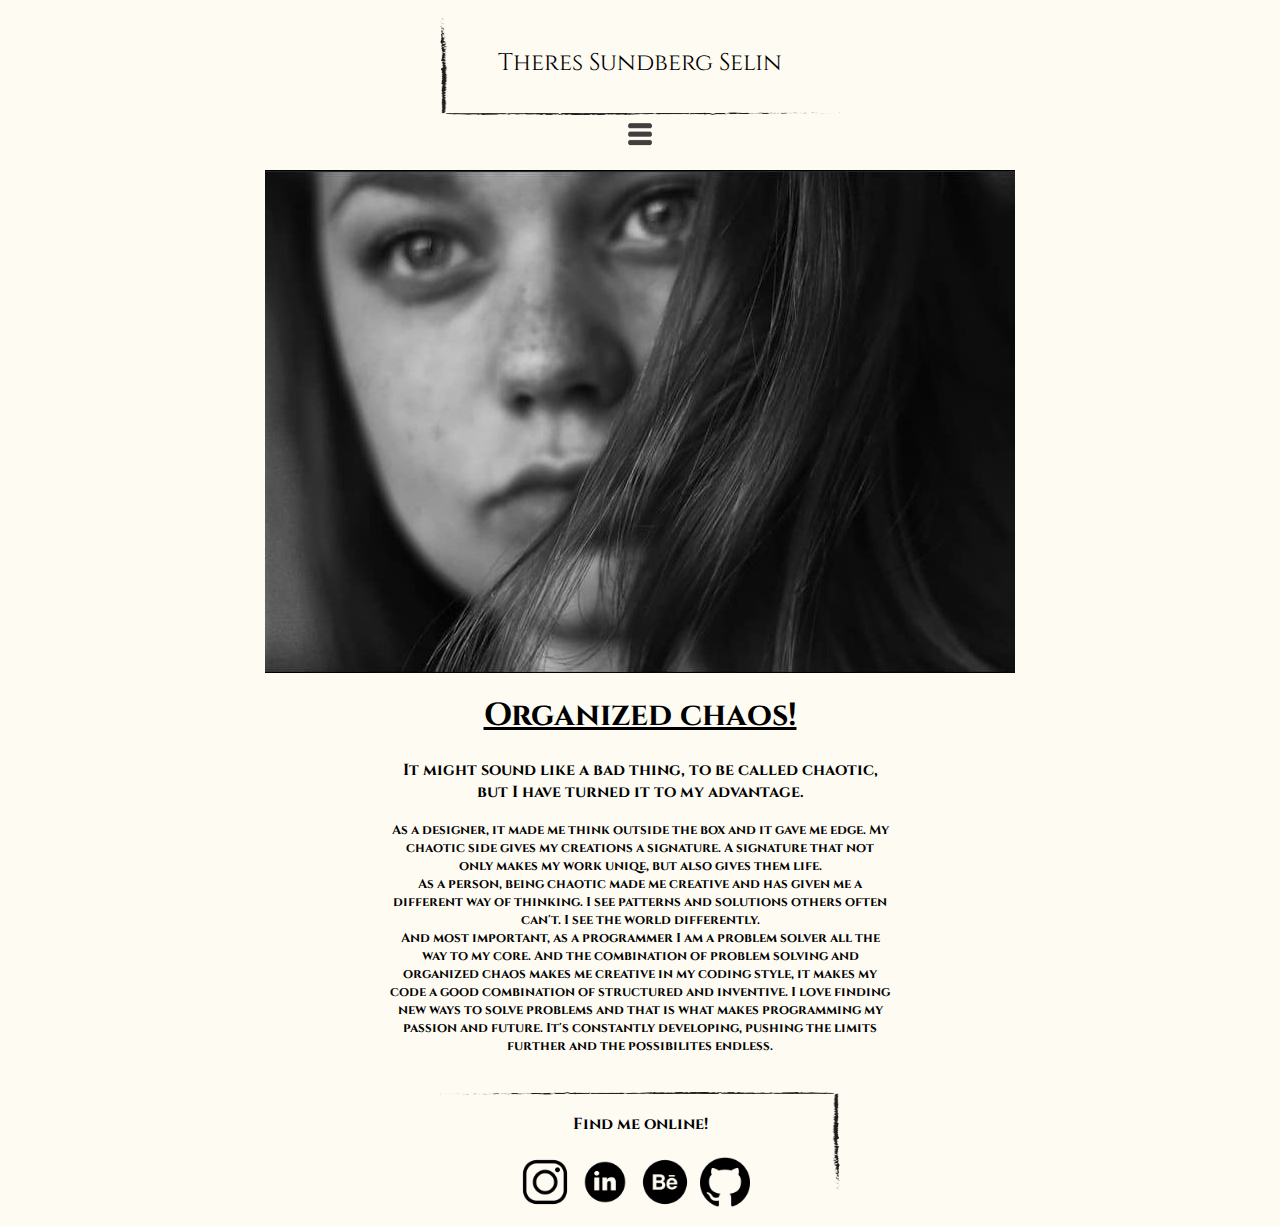
==== about.html @ 63ad1ced "Image editing, new contact form and small fixes" ====
<!DOCTYPE html>
<html lang="en">
<head>
    <meta charset="UTF-8">
    <meta name="viewport" content="width=device-width, initial-scale=1.0">
    <title>Theres Sundberg Selin</title>
    <link rel="Stylesheet" type="text/css" href="mystyle.css">
    <link rel="preconnect" href="https://fonts.googleapis.com">
    <link rel="preconnect" href="https://fonts.gstatic.com" crossorigin>
</head>
<body id="aboutPage">
    <header>
        <div class="image-container">
            <img src="photos/linesLeft.png" alt="lines"style="width:400px;height:100px;">
            <a href="index.html"><div class="overlay-text">Theres Sundberg Selin</div></a>
        </div>
        <div class="dropdown">
            <img src="photos/menulines.png" alt="3 lines" style="width: 40px; height: 40px;";>
            <div class="dropdown-content">

        <link href="https://fonts.googleapis.com/css2?family=Cinzel:wght@500&display=swap" rel="stylesheet">

        <nav>
            <ul>
                <li></li><a href="about.html" class="active" >About me</a>
                <li><a href="resume.html" >Resume</a></li>
                <li><a href="portfolio.html" >Portfolio</a></li>
                <li><a href="contact.html" >Contact me</a></li>
    </ul>
    <script src="popup.js"></script>
</nav>
    </header>    
    <main>
</nav>
<div class="image-container">
    <img src="photos/tess.jpeg" alt="Self portrait of me, black and white"style="width:100%;height:100%;">
    <!-- <img src="photos/tess.jpeg" alt="Self portrait of me, black and white"style="width:100%;height:100%;">
    <img src="photos/tess.jpeg" alt="Self portrait of me, black and white"style="width:100%;height:100%;">
    <img src="photos/tess.jpeg" alt="Self portrait of me, black and white"style="width:100%;height:100%;">
    <img src="photos/tess.jpeg" alt="Self portrait of me, black and white"style="width:100%;height:100%;">
    <img src="photos/tess.jpeg" alt="Self portrait of me, black and white"style="width:100%;height:100%;"> -->
</div>

<div class="presentation">
<h1>Organized chaos!</h1>
<h3>
It might sound like a bad thing, to be called chaotic, but I have turned it 
to my advantage.</h3> <br class="presentation-break">
<h5>
As a designer, it made me think outside the box and it gave me edge. My chaotic
side gives my creations a signature. A signature that not only 
makes my work uniqe, but also gives them life. <br class="presentation-break">

As a person, being chaotic made 
me creative and has given me a different way of thinking. 
I see patterns and solutions others often can't. I see the world differently. 
<br class="presentation-break">
And most important, as a programmer I am a problem solver all the way to my core. 
And the combination of problem solving and organized chaos makes me creative 
in my coding style, it makes my code a good combination of structured and 
inventive. I love finding new ways to solve problems and that is what makes 
programming my passion and future. It's constantly developing, pushing the 
limits further and the possibilites endless. 


<!-- I've always been a creative person, someone who's not afraid to get my hands 
dirty if it means a project get done or I get to try something new. I've tried 
everything from painting to clay, foam-models and 3d-modelling. Nothing too
small or too big for me to at least give it a try. <br> -->


</div>




</h5>


</main>
<footer>
    <div class="image-container-footer">
        <img src="photos/linesLeft.png" alt="lines"style="width:400px;height:100px;">        </div>
    <div class="h4footer">
        <h4>Find me online!</h4>
    </div>

    <div class="linksfooter">
        <a href="https://www.instagram.com/kaotiskkreativitet?igsh=cDZqMWQzOW1waWY1&utm_source=qr">
            <img src="photos/instalogo.png" alt="instagram logo" style="width:50px; height:50px;">
        </a>
        <a href="https://linkedin.com/theressundbergselin">
            <img src="photos/linkedinlogo.png" alt="linkedin logo" style="width:50px; height:50px;">
        </a>
        <a href="https://www.behance.net/theressundberg/">
            <img src="photos/behancelogo.png" alt="behance logo" style="width:50px; height:50px;">
        </a>
        <a href="https://github.com/tussakin">
            <img src="photos/githubLogo.png" alt="Github logo" style="width:50px; height:50px;">
        </a>
    </div>
</footer>


</body>
</html>
---- mystyle.css ----
header {
    font-family: 'Cinzel', serif;
    background-color: #fefbf3;
    /* background: linear-gradient(to bottom, #d8d0bb, #fefbf3);     */
    color: #000000;
    text-align: center;
    padding: 10px;
    height: 150px;
    display: flex;
    flex-direction: column;
    align-items: center;
    justify-content: center;
    border:none;
    width: 100%;

}

.dropdown {
    display:flex;
    flex-direction: column;
    align-items: center;
    justify-content: center;
    width: 100%;
    position: relative;
  }

  
  .dropdown-content {
    display: none;
    top: 100%;
    position: absolute;
    background-color: #fefbf3;
    width: 100%;
    padding: 12px 16px;
    z-index: 1;
    padding-top: -100px;
  }
  
  .dropdown:hover .dropdown-content {
    display: flex;
    position: absolute;
    height: 100%;
    width: 100%;
    color: black;
    align-items: center; 
    justify-content: center;
    height: 100px;
    width: 100%;
    transition: padding-top 1s ease;
  }

  .image-container-header:hover .dropdown-content {
    display: block;
}


body {
    font-family: 'Cinzel', serif;
    margin: 0;
    background-color: #fefbf3;
    display: flex;
    flex-direction: column;
    align-items: center;
    z-index: 0;
    max-height: 100%;
    justify-content: center; 
    transition: opacity 1s linear; 
    min-height: 100vh;
    }


main {
    display: flex;
    align-items: center;
    justify-content: center;
    flex-direction: column;
    text-align: center;
}

p{
    font-size:  medium;
}

h1{
    text-decoration: underline;
}

h3{
    max-width: 400px;
    font-size: medium;

    max-width: 500px;
    align-items: center;
    justify-content: center;
    text-align: center;
}

h4{
    max-width: 500px;
}

h5{
    font-size: small;
    max-width: 500px;
    display: flex;
    flex-direction: column;
    display: flex;
    align-items: center;
    justify-content: center;
    margin-top: -20px;
}

h6{
    max-width: 500px;
    display: flex;
    flex-direction: column;
    display: flex;
    align-items: center;
    justify-content: center;
    margin-top: -20px;
}



.presentation{
    max-width: 500px;
    align-items: center;
    justify-content: center;
    text-align: center;
}


img {
    display: flex;
    width: 60%;
    margin: auto;
    display:flex;
    align-items: center;
    justify-content: center;
  }


  a:active {
    background-color: #e8e3d7;
  }


.image-container{
    max-width: 100%;
    height: auto;
    margin: 0 auto; 
    display: flex;
    flex-direction: column;

}

.image-container-header{
    max-width: 100%;
    height: auto;
    margin: auto; 
    display: flex;
    flex-direction: column;

}
.image-container-header img{
    max-width: 90%;
    min-width: none;
    margin: auto; 
    display: flex;
    flex-direction: column;

}

.image-container img{
    display:flex;
    position: center;
    top: 50%;
    left: 50%;
    width: 50%;
    height: auto;
    margin:0px;

}
.overlay-text{
    position: absolute;
    top:7%;
    left: 50%;
    transform: translate(-50%, -50%);
    color: black;
    padding: 10px 20px;
    font-size: 150%;
    text-align: center;
}



/* Resume page */
.resume{
display:flex;
grid-template-columns: repeat(2, 1);
gap:50px;
padding-right: 20px;
padding-left: 20px;
max-width: 800px;
min-width: none;
}


@media screen and (max-height:500px)
{
    .resume{
    max-width: 500px;
    gap:15px;
}
}

.education{
max-width: 200px;
min-width: none;
}

.work{
    max-width: 200px;
    min-width: none;
}

.lifeandeducation{
    text-decoration: underline;
}



/* Portfolio page */

.portfolio-intro{
    max-width: 300px;
}

.columns {
    display: flex;
    flex-wrap: wrap;
    justify-content: center;
  }
  
  .pair {
    display: flex;
    width: 100%;
    max-width: 1000px;
  }
  .pair p{
    justify-content: center; 
    align-items: center; 
    text-align: center;
    border-bottom: 1px solid #000000;
    width: 200px; 

  }
  
  .pair p,
  .pair .thumbnail {
    flex: 1;
    margin: 0;
    text-align: center;
  }
  
  .columns .pair:nth-child(even) {
    justify-content: center; 
    align-items: center; 
    text-align: center;
  }  

  .columns .pair:nth-child(odd) {
    flex-direction: row-reverse;
    justify-content: center; 
    align-items: center; 
    text-align: center;
  }
  

  @media screen and (max-width: 700px) {
  .pair{
    flex-direction: column;
    text-align: center;
    justify-content: center; 

  }
  
  .columns .pair{
    flex-direction: column;
    text-align: center;
    justify-content: center;   }

    .columns .pair:nth-child(odd) {
    flex-direction: column;
    text-align: center;
    justify-content: center;   }

    .columns .pair:nth-child(odd) {
    flex-direction: column;
    text-align: center;
    justify-content: center;   }

}

.thumbnail img:hover{
    cursor:pointer;
}

.thumbnail {
    display: flex;
    height: 100%;
    flex: 1; 
    margin: 0;
    text-align: center;
} 

.thumbnail img{
    width: 70%;
    height: auto;
}


.popup {
    display: none;
    position: fixed;
    top: 0;
    left: 0;
    width: 100%;
    height: 100%;
    background: rgba(0, 0, 0, 0.7);
    justify-content: center;
    align-items: center;
    overflow-y: auto;
    z-index: 1;

}

.popup-content {
    display:block;
    justify-content: center;
    /* align-items: flex-start;  */
    height: 100%;
    width: 100%;
    overflow: auto;
    overflow-y: overlay-scroll;
}

.popup-text {
    background-color: #fefbf3;
    max-width: 30%; 
    font-size: small;
    height: auto;
    display: flex;
    flex-direction: column;
    align-items: center;
    text-align: center;
    padding: 20px; 
    margin: 0 auto; 
    
}

.popup img {
    max-width: 35%;
    height: auto;    
    display: flex;
    flex-direction: column;
    justify-content: center;
    align-items: center;

}


.popup-toggle {
    display: none;
    flex-direction: column;

}
.close-button {
    position: fixed;
    top: 15px;
    right: 15px;
    color: #fff;
    font-size: 25px;
}




section {
    background-color: #fefbf3;
    margin: 20px;
    padding: 20px;
    border-radius: 5px;
    box-shadow: 0 0 10px rgba(0, 0, 0, 0.1);
}

/* Contact me page */


.wrapper {
    flex: 1; 
    display: flex;
    flex-direction: column;
    max-width: 100%;
}
/* 
.contact {
    display: flex;
    justify-content: center;
    align-items: center;
    height: 200px; 
    
} */

/* .contactme textarea {
    padding: 8px;
    margin-bottom: 10px;
    height: 200px; 
    width: 150px;
} */
/* input{
    border-color: rgb(201, 201, 201);
    background-color: #f5f0e2 ;
    width: 100px;
    height: 500px;
} */

/* .contactme label{
display: block;
} */

nav ul {
    list-style-type: none;
    padding: 0;
    margin: 0;
}

.skills ul {
    list-style-type: none;
    padding: 0;
}

.skills li {
    display: inline-block;
    margin: 5px;
    padding: 8px;
    background-color: #333;
    color: #fff;
    border-radius: 3px;
}

a{
    color: #000000;
    text-decoration: none;
}

  main {
    flex: 1; 
}


.contactme label {
    display: block;
    margin-bottom: 5px;
}


.contactme input[type="text"],
.contactme input[type="email"],
.contactme input[type="phone"],
.contactme textarea {
    min-width: 200px;
    min-height: 50px;
    width: 100%;
    padding: 8px; 
    margin-bottom: 15px; 
    border: none;
    border-bottom: 1px solid #000000; 
    background-color: #fefbf3;
    box-sizing: border-box;
}

.contactme input[type="submit"] {
    background-color: #000000; 
    color: #fefbf3;
    padding: 10px 15px;
    border: none;
    border-radius: 4px;
    cursor: pointer;
    justify-content: center;
    align-items: center;

}



/* Footer */


  footer {
    font-family: 'Cinzel', serif;
    background-color: #fefbf3;
    height: 150px;
    display: flex;
    flex-direction: column;
    align-items: center;
    justify-content: flex-end;
    z-index: 0;
    position:relative;
    bottom: 0;
}



.h4footer {
    font-family: 'Cinzel', serif;
    color: #000000;
    text-align: center;
    font-size: 100%;
    display: grid;
    flex-direction: column;
    align-items: center;
    
}

.linksfooter{
    display: flex;
    justify-content: center; 
    z-index: 1;

}

.linksfooter a{
    margin-right: 10px;
    justify-content: center;
    align-items: center;
    z-index: 1;
    margin-block-end: 20px;

}

.image-container-footer-text{
    font-family: 'Cinzel', serif;
    position: absolute;
    top: 90%;
    left: 50%;
    color: black;
    padding: 10px 20px;
    font-size: 10px;
    text-align:center;
    display: flex;
    justify-content: center;
}

.image-container-footer{
    transform: rotate(180deg);
    max-width: 100%;
    max-width: 400px;
    margin: auto; 
    display: flex;
    flex-direction: column;
    position: relative;
    margin-bottom: -100px;
} 

nav ul {
    list-style-type: none;
    padding: 0;
    margin: 0;
    display: flex;
    justify-content: center;
}

nav li {
    display: inline-block;
    margin: 0 10px;
}

nav a {
    color: #000000;
    text-decoration: none;
    position: relative;
}

nav a.active::after {
    content: '';
    display: block;
    position: absolute;
    bottom: -5px;
    left: 0;
    width: 100%;
    height: 2px;
    background-color: #000000; 
}
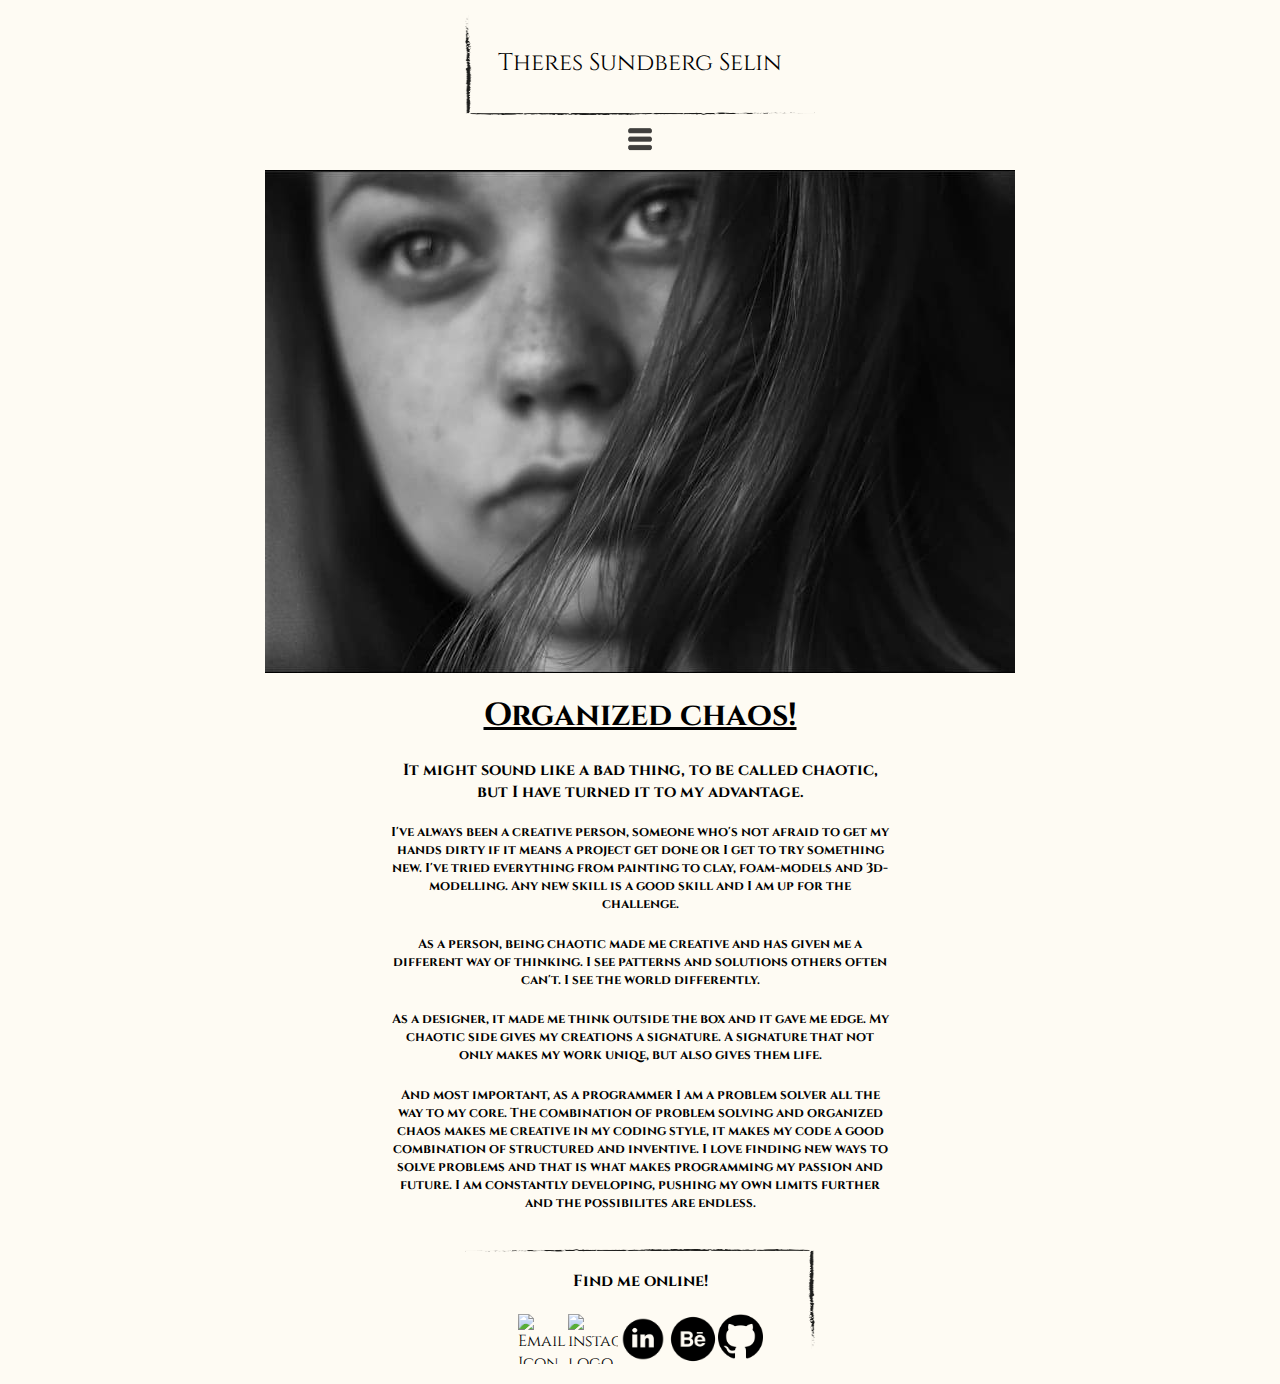
==== commit e5c0d34d: "A few comments and small changes" ====
--- a/about.html
+++ b/about.html
@@ -9,85 +9,85 @@
     <link rel="preconnect" href="https://fonts.gstatic.com" crossorigin>
 </head>
 <body id="aboutPage">
+    <!-- Header with images and text, a dropdown menu and an overlay text. -->
     <header>
-        <div class="image-container">
-            <img src="photos/linesLeft.png" alt="lines"style="width:400px;height:100px;">
+        <div class="image-container-header">
+            <img src="photos/linesLeft.png" alt="lines"style="width:350px;height:100px;">
             <a href="index.html"><div class="overlay-text">Theres Sundberg Selin</div></a>
         </div>
         <div class="dropdown">
             <img src="photos/menulines.png" alt="3 lines" style="width: 40px; height: 40px;";>
             <div class="dropdown-content">
 
+                <!-- google font that is linked -->
         <link href="https://fonts.googleapis.com/css2?family=Cinzel:wght@500&display=swap" rel="stylesheet">
 
-        <nav>
+        <!-- The dropdown menu, that will show and redirect you to the other pages of the website.
+        It has a tag on the current page showing the user what page they are on right now. -->
+        <nav class="menuhover">
             <ul>
-                <li></li><a href="about.html" class="active" >About me</a>
+                <li><a href="index.html" >Home</a></li>
+                <li><a href="about.html" class="active" >About me</a></li>
                 <li><a href="resume.html" >Resume</a></li>
                 <li><a href="portfolio.html" >Portfolio</a></li>
                 <li><a href="contact.html" >Contact me</a></li>
     </ul>
-    <script src="popup.js"></script>
 </nav>
     </header>    
+    <!-- Manin class, where the actual body is -->
     <main>
 </nav>
 <div class="image-container">
     <img src="photos/tess.jpeg" alt="Self portrait of me, black and white"style="width:100%;height:100%;">
-    <!-- <img src="photos/tess.jpeg" alt="Self portrait of me, black and white"style="width:100%;height:100%;">
-    <img src="photos/tess.jpeg" alt="Self portrait of me, black and white"style="width:100%;height:100%;">
-    <img src="photos/tess.jpeg" alt="Self portrait of me, black and white"style="width:100%;height:100%;">
-    <img src="photos/tess.jpeg" alt="Self portrait of me, black and white"style="width:100%;height:100%;">
-    <img src="photos/tess.jpeg" alt="Self portrait of me, black and white"style="width:100%;height:100%;"> -->
 </div>
 
 <div class="presentation">
 <h1>Organized chaos!</h1>
 <h3>
 It might sound like a bad thing, to be called chaotic, but I have turned it 
-to my advantage.</h3> <br class="presentation-break">
+to my advantage.</h3> 
+<h5>
+    I've always been a creative person, someone who's not afraid to get my hands 
+    dirty if it means a project get done or I get to try something new. I've tried 
+    everything from painting to clay, foam-models and 3d-modelling. Any new skill is 
+    a good skill and I am up for the challenge. 
+    </h5>
+<h5>
+    As a person, being chaotic made 
+    me creative and has given me a different way of thinking. 
+    I see patterns and solutions others often can't. I see the world differently. 
+    </h5>
 <h5>
 As a designer, it made me think outside the box and it gave me edge. My chaotic
 side gives my creations a signature. A signature that not only 
-makes my work uniqe, but also gives them life. <br class="presentation-break">
+makes my work uniqe, but also gives them life. 
+</h5>
 
-As a person, being chaotic made 
-me creative and has given me a different way of thinking. 
-I see patterns and solutions others often can't. I see the world differently. 
-<br class="presentation-break">
+<h5>
 And most important, as a programmer I am a problem solver all the way to my core. 
-And the combination of problem solving and organized chaos makes me creative 
+The combination of problem solving and organized chaos makes me creative 
 in my coding style, it makes my code a good combination of structured and 
 inventive. I love finding new ways to solve problems and that is what makes 
-programming my passion and future. It's constantly developing, pushing the 
-limits further and the possibilites endless. 
+programming my passion and future. I am constantly developing, pushing my own 
+limits further and the possibilites are endless. 
+</h5>
+</div>
+</main>
 
+<!-- The footer, contains image, text and logos that lead to my profiles -->
 
-<!-- I've always been a creative person, someone who's not afraid to get my hands 
-dirty if it means a project get done or I get to try something new. I've tried 
-everything from painting to clay, foam-models and 3d-modelling. Nothing too
-small or too big for me to at least give it a try. <br> -->
-
-
-</div>
-
-
-
-
-</h5>
-
-
-</main>
 <footer>
     <div class="image-container-footer">
-        <img src="photos/linesLeft.png" alt="lines"style="width:400px;height:100px;">        </div>
+        <img src="photos/linesLeft.png" alt="lines"style="width:350px;height:100px;">        </div>
     <div class="h4footer">
         <h4>Find me online!</h4>
     </div>
 
     <div class="linksfooter">
-        <a href="https://www.instagram.com/kaotiskkreativitet?igsh=cDZqMWQzOW1waWY1&utm_source=qr">
-            <img src="photos/instalogo.png" alt="instagram logo" style="width:50px; height:50px;">
+        <a href="mailto:theres.selin@gmail.com">
+            <img src="photos/emaillogo.png" alt="Email Icon" style="width: 50px; height: 50px;" ></head></a>              
+        <a href="https://www.instagram.com/kaotiskkreativitet">
+            <img src="photos/instagramlogo.png" alt="instagram logo" style="width:50px; height:50px;">
         </a>
         <a href="https://linkedin.com/theressundbergselin">
             <img src="photos/linkedinlogo.png" alt="linkedin logo" style="width:50px; height:50px;">
@@ -96,11 +96,11 @@
             <img src="photos/behancelogo.png" alt="behance logo" style="width:50px; height:50px;">
         </a>
         <a href="https://github.com/tussakin">
-            <img src="photos/githubLogo.png" alt="Github logo" style="width:50px; height:50px;">
+            <img src="photos/githubLogo.png" alt="Github logo" style="width:45px; height:45px;">
         </a>
     </div>
 </footer>
 
-
+<script src="popup.js"></script>
 </body>
 </html>--- a/mystyle.css
+++ b/mystyle.css
@@ -1,59 +1,37 @@
 
-header {
-    font-family: 'Cinzel', serif;
-    background-color: #fefbf3;
-    /* background: linear-gradient(to bottom, #d8d0bb, #fefbf3);     */
+/* Theres sundberg Selin, .NET23 */
+
+
+/* Genereal configurations */
+a{
     color: #000000;
-    text-align: center;
-    padding: 10px;
-    height: 150px;
-    display: flex;
-    flex-direction: column;
-    align-items: center;
-    justify-content: center;
-    border:none;
-    width: 100%;
-
-}
-
-.dropdown {
-    display:flex;
-    flex-direction: column;
-    align-items: center;
-    justify-content: center;
-    width: 100%;
+    text-decoration: none;
+}
+
+nav ul {
+    list-style-type: none;
+    padding: 0;
+    margin: 0;
+    display: flex;
+    justify-content: center;
+}
+
+nav li {
+    display: inline-block;
+    margin: 0 15px;
+}
+
+nav a {
+    color: #000000;
+    text-decoration: none;
     position: relative;
-  }
-
-  
-  .dropdown-content {
-    display: none;
-    top: 100%;
-    position: absolute;
-    background-color: #fefbf3;
-    width: 100%;
-    padding: 12px 16px;
-    z-index: 1;
-    padding-top: -100px;
-  }
-  
-  .dropdown:hover .dropdown-content {
-    display: flex;
-    position: absolute;
-    height: 100%;
-    width: 100%;
-    color: black;
-    align-items: center; 
-    justify-content: center;
-    height: 100px;
-    width: 100%;
-    transition: padding-top 1s ease;
-  }
-
-  .image-container-header:hover .dropdown-content {
-    display: block;
-}
-
+}
+
+nav ul {
+    list-style-type: none;
+    padding: 0;
+    margin: 0;
+}
 
 body {
     font-family: 'Cinzel', serif;
@@ -69,14 +47,24 @@
     min-height: 100vh;
     }
 
-
 main {
     display: flex;
     align-items: center;
     justify-content: center;
     flex-direction: column;
     text-align: center;
-}
+    flex: 1; 
+
+}
+
+img {
+    display: flex;
+    width: 60%;
+    margin: auto;
+    display:flex;
+    align-items: center;
+    justify-content: center;
+  }
 
 p{
     font-size:  medium;
@@ -121,7 +109,115 @@
     margin-top: -20px;
 }
 
-
+/* Header */
+
+header {
+    font-family: 'Cinzel', serif;
+    background-color: #fefbf3;
+    max-width: 100%;
+    color: #000000;
+    text-align: center;
+    padding: 10px;
+    height: 150px;
+    display: flex;
+    flex-direction: column;
+    align-items: center;
+    justify-content: center;
+    border:none;
+    width: 100%;
+}
+
+.overlay-text{
+    position: absolute;
+    top:7%;
+    left: 50%;
+    transform: translate(-50%, -50%);
+    color: black;
+    padding: 10px 20px;
+    font-size: 150%;
+    text-align: center;
+}
+
+.menuhover a:hover{
+    background: linear-gradient( to bottom, transparent 40%, #f1e6c9 100% ) ;
+    text-decoration:underline 2px;
+}
+
+
+@media screen and (max-width:500px){
+    header .image-container{
+        max-width: 400px;
+    }
+}
+
+@media screen and (max-width:500px){
+    footer .image-container-footer{
+        max-width: 400px;
+    }
+}
+
+.dropdown {
+    display:flex;
+    flex-direction: column;
+    align-items: center;
+    justify-content: center;
+    width: 100%;
+    position: relative;
+  }
+  
+  .dropdown-content {
+    display: none;
+    top: 100%;
+    position: absolute;
+    background-color: #fefbf3;
+    width: 100%;
+    padding: 12px 16px;
+    z-index: 1;
+    padding-top: -100px;
+  }
+
+  .dropdown:hover .dropdown-content {
+    display: flex;
+    position: absolute;
+    height: 100%;
+    width: 100%;
+    color: black;
+    align-items: center; 
+    justify-content: center;
+    height: 100px;
+    width: 100%;
+  }
+
+  .image-container-header:hover .dropdown-content {
+    display: block;
+}
+
+nav a.active::after {
+    content: '';
+    display: block;
+    position: absolute;
+    bottom: -5px;
+    left: 0;
+    width: 100%;
+    height: 2px;
+    background-color: #000000; 
+}
+
+a:active {
+    background-color: #e8e3d7;
+  }
+
+
+.image-container-header{
+    max-width: 90%;
+    min-width: none;
+    margin: auto; 
+    display: flex;
+    flex-direction: column;
+
+}
+
+/* Home page */
 
 .presentation{
     max-width: 500px;
@@ -129,44 +225,21 @@
     justify-content: center;
     text-align: center;
 }
-
-
-img {
-    display: flex;
-    width: 60%;
-    margin: auto;
-    display:flex;
-    align-items: center;
-    justify-content: center;
-  }
-
-
-  a:active {
-    background-color: #e8e3d7;
-  }
-
+.presentation h5{
+    font-size: small;
+    max-width: 500px;
+    display: flex;
+    flex-direction: column;
+    display: flex;
+    align-items: center;
+    justify-content: center;
+    margin-top: 20px; 
+}
 
 .image-container{
     max-width: 100%;
     height: auto;
     margin: 0 auto; 
-    display: flex;
-    flex-direction: column;
-
-}
-
-.image-container-header{
-    max-width: 100%;
-    height: auto;
-    margin: auto; 
-    display: flex;
-    flex-direction: column;
-
-}
-.image-container-header img{
-    max-width: 90%;
-    min-width: none;
-    margin: auto; 
     display: flex;
     flex-direction: column;
 
@@ -182,20 +255,13 @@
     margin:0px;
 
 }
-.overlay-text{
-    position: absolute;
-    top:7%;
-    left: 50%;
-    transform: translate(-50%, -50%);
-    color: black;
-    padding: 10px 20px;
-    font-size: 150%;
-    text-align: center;
-}
-
-
 
 /* Resume page */
+
+.lifeandeducation{
+    text-decoration: underline;
+}
+
 .resume{
 display:flex;
 grid-template-columns: repeat(2, 1);
@@ -206,8 +272,7 @@
 min-width: none;
 }
 
-
-@media screen and (max-height:500px)
+@media screen and (max-width:500px)
 {
     .resume{
     max-width: 500px;
@@ -223,217 +288,6 @@
 .work{
     max-width: 200px;
     min-width: none;
-}
-
-.lifeandeducation{
-    text-decoration: underline;
-}
-
-
-
-/* Portfolio page */
-
-.portfolio-intro{
-    max-width: 300px;
-}
-
-.columns {
-    display: flex;
-    flex-wrap: wrap;
-    justify-content: center;
-  }
-  
-  .pair {
-    display: flex;
-    width: 100%;
-    max-width: 1000px;
-  }
-  .pair p{
-    justify-content: center; 
-    align-items: center; 
-    text-align: center;
-    border-bottom: 1px solid #000000;
-    width: 200px; 
-
-  }
-  
-  .pair p,
-  .pair .thumbnail {
-    flex: 1;
-    margin: 0;
-    text-align: center;
-  }
-  
-  .columns .pair:nth-child(even) {
-    justify-content: center; 
-    align-items: center; 
-    text-align: center;
-  }  
-
-  .columns .pair:nth-child(odd) {
-    flex-direction: row-reverse;
-    justify-content: center; 
-    align-items: center; 
-    text-align: center;
-  }
-  
-
-  @media screen and (max-width: 700px) {
-  .pair{
-    flex-direction: column;
-    text-align: center;
-    justify-content: center; 
-
-  }
-  
-  .columns .pair{
-    flex-direction: column;
-    text-align: center;
-    justify-content: center;   }
-
-    .columns .pair:nth-child(odd) {
-    flex-direction: column;
-    text-align: center;
-    justify-content: center;   }
-
-    .columns .pair:nth-child(odd) {
-    flex-direction: column;
-    text-align: center;
-    justify-content: center;   }
-
-}
-
-.thumbnail img:hover{
-    cursor:pointer;
-}
-
-.thumbnail {
-    display: flex;
-    height: 100%;
-    flex: 1; 
-    margin: 0;
-    text-align: center;
-} 
-
-.thumbnail img{
-    width: 70%;
-    height: auto;
-}
-
-
-.popup {
-    display: none;
-    position: fixed;
-    top: 0;
-    left: 0;
-    width: 100%;
-    height: 100%;
-    background: rgba(0, 0, 0, 0.7);
-    justify-content: center;
-    align-items: center;
-    overflow-y: auto;
-    z-index: 1;
-
-}
-
-.popup-content {
-    display:block;
-    justify-content: center;
-    /* align-items: flex-start;  */
-    height: 100%;
-    width: 100%;
-    overflow: auto;
-    overflow-y: overlay-scroll;
-}
-
-.popup-text {
-    background-color: #fefbf3;
-    max-width: 30%; 
-    font-size: small;
-    height: auto;
-    display: flex;
-    flex-direction: column;
-    align-items: center;
-    text-align: center;
-    padding: 20px; 
-    margin: 0 auto; 
-    
-}
-
-.popup img {
-    max-width: 35%;
-    height: auto;    
-    display: flex;
-    flex-direction: column;
-    justify-content: center;
-    align-items: center;
-
-}
-
-
-.popup-toggle {
-    display: none;
-    flex-direction: column;
-
-}
-.close-button {
-    position: fixed;
-    top: 15px;
-    right: 15px;
-    color: #fff;
-    font-size: 25px;
-}
-
-
-
-
-section {
-    background-color: #fefbf3;
-    margin: 20px;
-    padding: 20px;
-    border-radius: 5px;
-    box-shadow: 0 0 10px rgba(0, 0, 0, 0.1);
-}
-
-/* Contact me page */
-
-
-.wrapper {
-    flex: 1; 
-    display: flex;
-    flex-direction: column;
-    max-width: 100%;
-}
-/* 
-.contact {
-    display: flex;
-    justify-content: center;
-    align-items: center;
-    height: 200px; 
-    
-} */
-
-/* .contactme textarea {
-    padding: 8px;
-    margin-bottom: 10px;
-    height: 200px; 
-    width: 150px;
-} */
-/* input{
-    border-color: rgb(201, 201, 201);
-    background-color: #f5f0e2 ;
-    width: 100px;
-    height: 500px;
-} */
-
-/* .contactme label{
-display: block;
-} */
-
-nav ul {
-    list-style-type: none;
-    padding: 0;
-    margin: 0;
 }
 
 .skills ul {
@@ -450,21 +304,173 @@
     border-radius: 3px;
 }
 
-a{
-    color: #000000;
-    text-decoration: none;
-}
-
-  main {
+/* Portfolio page */
+
+
+.portfolio-intro{
+    max-width: 300px;
+}
+
+.columns {
+    display: flex;
+    flex-wrap: wrap;
+    justify-content: center;
+    padding: 100px;
+}
+  
+  .pair{
+    display: flex;
+    flex-direction: row;
+    text-align: center;
+    justify-content: center;
+    align-items: center;
+    width: 100%;
+  }
+
+  .pair p{
+    justify-content: center; 
+    align-items: center; 
+    text-align: center;
+    border-bottom: 1px solid #000000;
+  }
+  
+  .pair p,
+  .pair .thumbnail {
+    flex: 1;
+    margin: 0;
+    text-align: center;
+    max-width: 800px;
+  }
+  
+  .columns .pair:nth-child(even) {
+    justify-content: center; 
+    align-items: center; 
+    text-align: center;
+  }  
+
+  .columns .pair:nth-child(odd) {
+    flex-direction: row-reverse;
+    justify-content: center; 
+    align-items: center; 
+    text-align: center;
+  }
+  
+  @media screen and (max-width: 500px) {
+  .pair{
+    flex-direction: column;
+    text-align: center;
+    justify-content: center; 
+  }
+  
+  .columns .pair{
+    flex-direction: column;
+    text-align: center;
+    justify-content: center;   }
+
+    .columns .pair:nth-child(odd) {
+    flex-direction: column;
+    text-align: center;
+    justify-content: center;   }
+
+    .columns .pair:nth-child(odd) {
+    flex-direction: column;
+    text-align: center;
+    justify-content: center;   }
+}
+
+.thumbnail img:hover{
+    cursor:pointer;
+}
+
+.thumbnail {
+    display: flex;
+    height: 100%;
     flex: 1; 
-}
+    margin: 0;
+    text-align: center;
+} 
+
+.thumbnail img{
+    width: 70%;
+    height: auto;
+}
+
+.popup {
+    display: none;
+    position: fixed;
+    top: 0;
+    left: 0;
+    width: 100%;
+    height: 100%;
+    background: rgba(0, 0, 0, 0.7);
+    justify-content: center;
+    align-items: center;
+    overflow-y: auto;
+    z-index: 1;
+}
+
+.popup-content {
+    display:block;
+    justify-content: center;
+    height: 100%;
+    width: 100%;
+    overflow: auto;
+    overflow-y: overlay-scroll;
+}
+
+.popup-text p{
+    background-color: #fefbf3;
+    max-width: 35%;
+    height: auto;    
+    font-size: small;
+    height: auto;
+    display: flex;
+    flex-direction: column;
+    align-items: center;
+    text-align: center;
+    padding: 20px; 
+    margin: 0 auto;   
+
+}
+
+.popup img {
+    max-width: 35%;
+    height: auto;    
+    display: flex;
+    flex-direction: column;
+    justify-content: center;
+    align-items: center;
+}
+
+.popup-toggle {
+    display: none;
+    flex-direction: column;
+
+}
+.close-button {
+    position: fixed;
+    top: 15px;
+    right: 15px;
+    color: #fff;
+    font-size: 25px;
+}
+
+section {
+    background-color: #fefbf3;
+    margin: 20px;
+    padding: 20px;
+    border-radius: 5px;
+    box-shadow: 0 0 10px rgba(0, 0, 0, 0.1);
+}
+
+
+/* Contact me page */
 
 
 .contactme label {
     display: block;
     margin-bottom: 5px;
 }
-
 
 .contactme input[type="text"],
 .contactme input[type="email"],
@@ -476,9 +482,10 @@
     padding: 8px; 
     margin-bottom: 15px; 
     border: none;
-    border-bottom: 1px solid #000000; 
+    border-bottom: 2px solid #000000; 
     background-color: #fefbf3;
     box-sizing: border-box;
+
 }
 
 .contactme input[type="submit"] {
@@ -494,14 +501,14 @@
 }
 
 
-
 /* Footer */
 
 
-  footer {
+footer {
     font-family: 'Cinzel', serif;
     background-color: #fefbf3;
     height: 150px;
+    width: 100%;
     display: flex;
     flex-direction: column;
     align-items: center;
@@ -511,8 +518,6 @@
     bottom: 0;
 }
 
-
-
 .h4footer {
     font-family: 'Cinzel', serif;
     color: #000000;
@@ -532,7 +537,6 @@
 }
 
 .linksfooter a{
-    margin-right: 10px;
     justify-content: center;
     align-items: center;
     z-index: 1;
@@ -562,34 +566,4 @@
     flex-direction: column;
     position: relative;
     margin-bottom: -100px;
-} 
-
-nav ul {
-    list-style-type: none;
-    padding: 0;
-    margin: 0;
-    display: flex;
-    justify-content: center;
-}
-
-nav li {
-    display: inline-block;
-    margin: 0 10px;
-}
-
-nav a {
-    color: #000000;
-    text-decoration: none;
-    position: relative;
-}
-
-nav a.active::after {
-    content: '';
-    display: block;
-    position: absolute;
-    bottom: -5px;
-    left: 0;
-    width: 100%;
-    height: 2px;
-    background-color: #000000; 
-}
+} 